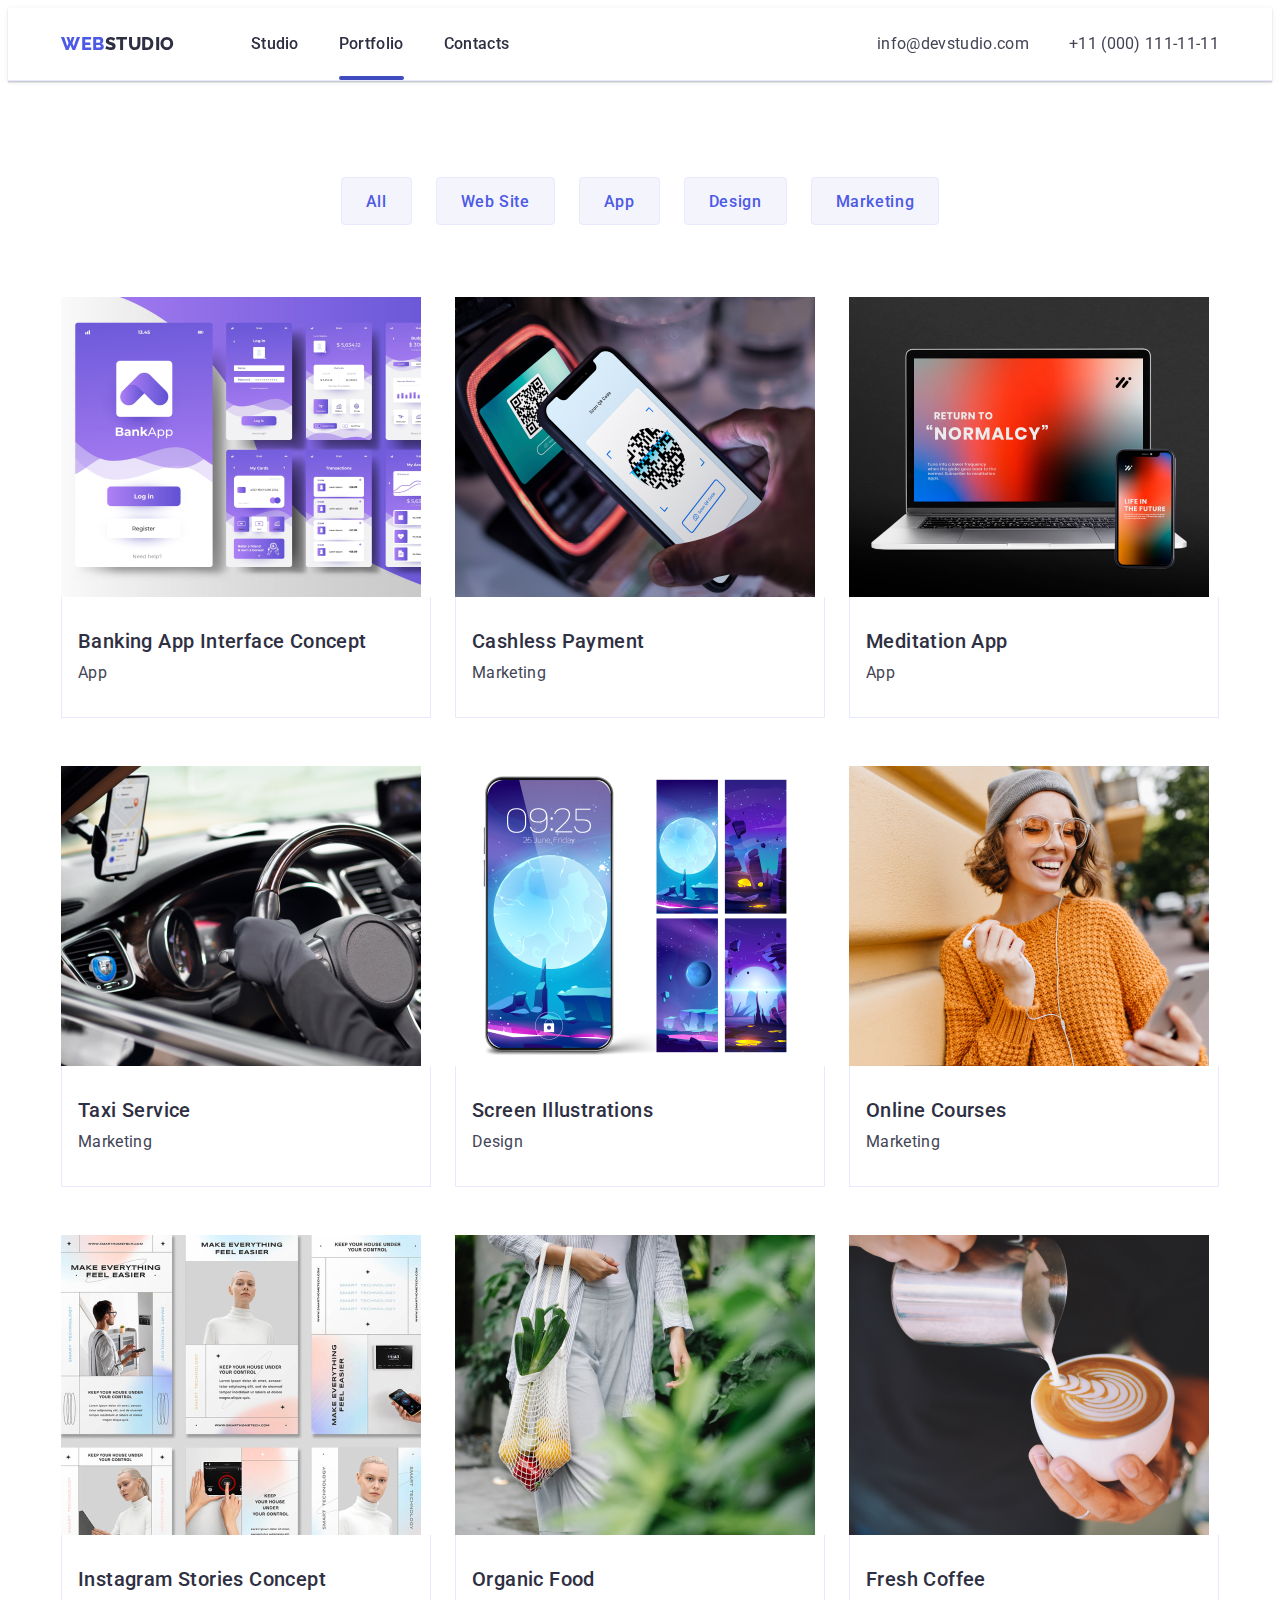
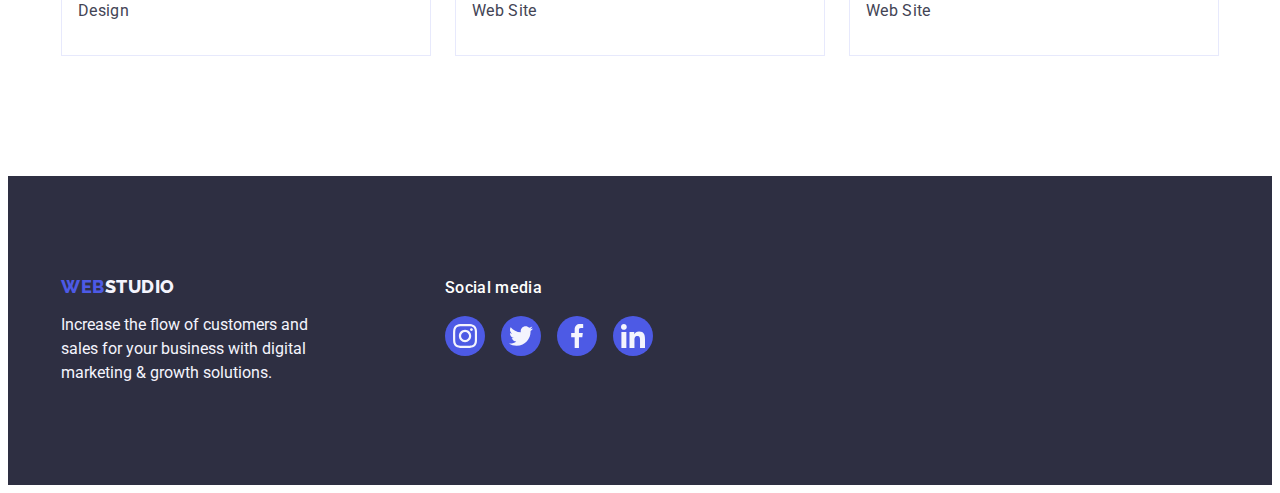
==== portfolio.html @ e3902931 "Add files via upload" ====
<!DOCTYPE html>
<html lang="en">
<head class="head">
    <meta charset="UTF-8">
    <meta http-equiv="X-UA-Compatible" content="IE=edge">
    <meta name="viewport" content="width=device-width, initial-scale=1.0">
    <title>Document</title>
    <link rel="preconnect" href="https://fonts.googleapis.com">
    <link rel="preconnect" href="https://fonts.gstatic.com" crossorigin>
    <link href="https://fonts.googleapis.com/css2?family=Raleway:wght@800&family=Roboto:wght@400;500;700;900&display=swap" rel="stylesheet">
    <link rel="stylesheet" href="https://cdnjs.cloudflare.com/ajax/libs/modern-normalize/1.1.0/modern-normalize.min.css" integrity="sha512-wpPYUAdjBVSE4KJnH1VR1HeZfpl1ub8YT/NKx4PuQ5NmX2tKuGu6U/JRp5y+Y8XG2tV+wKQpNHVUX03MfMFn9Q==" crossorigin="anonymous" referrerpolicy="no-referrer" />
    <link rel="stylesheet" href="./css/styles.css">

</head>
<body>
  <header class="head">
    <div class="header-container container">
    <nav class="list nav-list-header">
    <a href="./index.html" class="logo link">Web<span class="studio-logo">Studio</span></a>
    <ul class="list list-header">
      <li class="header-li"><a href="./index.html" class="link-header link">Studio</a></li>
      <li class="header-li"><a href="./portfolio.html" class="link-header active link">Portfolio</a></li>
      <li class="header-li"><a href=""  class="link-header link">Contacts</a></li>
    </ul>
  </nav>
  <address class="address">
    <ul class="list header-ul">
      <li>
        <a href="mailto:info@devstudio.com" class="address-header link">info@devstudio.com</a>
      </li>
      <li>
        <a href="tel:+110001111111" class="address-header link">+11 (000) 111-11-11</a>
      </li>
    </ul>
  </address>
</div>
</header>
    <main >
      <section class="main-section">
      <div class="container">
        <!--filters btn-->
          <h1 class="features visually-hidden">Filters</h1>
          <ul class="list filters-buttons">
            <li><button type="button" class="button-portfolio">All</button></li>
            <li><button type="button" class="button-portfolio">Web Site</button></li>
            <li><button type="button" class="button-portfolio">App</button></li>
            <li><button type="button" class="button-portfolio">Design</button></li>
            <li><button type="button" class="button-portfolio">Marketing</button></li>
          </ul>
        <!--Photos-->
        <ul class="list photos-list">
            <li class="photos-li"><a href="" class="small link">
              <div class="team-thumb">
                <img src="./images/imgportfolio1.jpg" alt="phone and card machine" width="360" height="300">
                <div class="overlay">
                  <p class="overlay-text">14 Stylish and User-Friendly App Design Concepts · Task Manager App · Calorie Tracker App · Exotic Fruit Ecommerce App · Cloud Storage App</p>
                </div>
                </div>
            <div class="apps">
            <h2 class="header-portfolio">Banking App Interface Concept</h2>
            <p class="paragraph-potos">App</p></div></a></li>
            <li class="photos-li"><a href="" class=" small link">
            <div class="team-thumb">
            <img src="./images/imgportfolio2.jpg" alt="phone and card machine" width="360" height="300">
            <div class="overlay">
              <p class="overlay-text">14 Stylish and User-Friendly App Design Concepts · Task Manager App · Calorie Tracker App · Exotic Fruit Ecommerce App · Cloud Storage App</p>
            </div>
            </div>
            <div class="apps">
            <h2 class="header-portfolio">Cashless Payment</h2>
            <p class="paragraph-potos">Marketing</p></div></a></li>
            
            
            <li class="photos-li"><a href="" class="small link">
              <div class="team-thumb">
                <img src="./images/imgportfolio3.jpg" alt="phone and card machine" width="360" height="300">
                <div class="overlay">
                  <p class="overlay-text">14 Stylish and User-Friendly App Design Concepts · Task Manager App · Calorie Tracker App · Exotic Fruit Ecommerce App · Cloud Storage App</p>
                </div>
                </div>
            <div class="apps">
            <h2 class="header-portfolio">Meditation App</h2>
            <p class="paragraph-potos">App</p></div></a></li>

            <li class="photos-li"><a href="" class="small link"><div class="team-thumb">
              <img src="./images/imgportfolio4.jpg" alt="phone and card machine" width="360" height="300">
              <div class="overlay">
                <p class="overlay-text">14 Stylish and User-Friendly App Design Concepts · Task Manager App · Calorie Tracker App · Exotic Fruit Ecommerce App · Cloud Storage App</p>
              </div>
              </div>
            <div class="apps">
            <h2 class="header-portfolio">Taxi Service</h2>
            <p class="paragraph-potos">Marketing</p></div></a></li>
            <li class="photos-li"><a href="" class="small link"><div class="team-thumb">
              <img src="./images/imgportflio5.jpg" alt="phone and card machine" width="360" height="300">
              <div class="overlay">
                <p class="overlay-text">14 Stylish and User-Friendly App Design Concepts · Task Manager App · Calorie Tracker App · Exotic Fruit Ecommerce App · Cloud Storage App</p>
              </div>
              </div>
            <div class="apps">
            <h2 class="header-portfolio">Screen Illustrations</h2>
            <p class="paragraph-potos">Design</p></div></a></li>
            <li class="photos-li"><a href="" class="small link"><div class="team-thumb">
              <img src="./images/imgportfolio6.jpg" alt="phone and card machine" width="360" height="300">
              <div class="overlay">
                <p class="overlay-text">14 Stylish and User-Friendly App Design Concepts · Task Manager App · Calorie Tracker App · Exotic Fruit Ecommerce App · Cloud Storage App</p>
              </div>
              </div>
            <div class="apps">
            <h2 class="header-portfolio">Online Courses</h2>
            <p class="paragraph-potos">Marketing</p></div></a></li>

            <li class="photos-li"><a href="" class="small link"><div class="team-thumb">
              <img src="./images/imgportfolio7.jpg" alt="phone and card machine" width="360" height="300">
              <div class="overlay">
                <p class="overlay-text">14 Stylish and User-Friendly App Design Concepts · Task Manager App · Calorie Tracker App · Exotic Fruit Ecommerce App · Cloud Storage App</p>
              </div>
              </div>
            <div class="apps">
            <h2 class="header-portfolio">Instagram Stories Concept</h2>
            <p class="paragraph-potos">Design</p></div></a></li>
            <li class="photos-li"><a href="" class="small link"><div class="team-thumb">
              <img src="./images/imgportfolio8.jpg" alt="phone and card machine" width="360" height="300">
              <div class="overlay">
                <p class="overlay-text">14 Stylish and User-Friendly App Design Concepts · Task Manager App · Calorie Tracker App · Exotic Fruit Ecommerce App · Cloud Storage App</p>
              </div>
              </div>
            <div class="apps">
            <h2 class="header-portfolio">Organic Food</h2>
            <p class="paragraph-potos">Web Site</p></div></a></li>
            <li class="photos-li"><a href="" class="small link"><div class="team-thumb">
              <img src="./images/imgportfolio9.jpg" alt="phone and card machine" width="360" height="300">
              <div class="overlay">
                <p class="overlay-text">14 Stylish and User-Friendly App Design Concepts · Task Manager App · Calorie Tracker App · Exotic Fruit Ecommerce App · Cloud Storage App</p>
              </div>
              </div>
            <div class="apps">
            <h2 class="header-portfolio">Fresh Coffee</h2>
            <p class="paragraph-potos">Web Site</p></div></a></li>
          </ul>
      </div>
    </section>
    </main>
    <footer class="foot">
      <div class="container footer">
        <div class="footer-div">
          <a href="./index.html" class=" link footer-logo">Web<span class="studio-logo-footer">Studio</span></a>
          <p class="footer-paragraph">
            Increase the flow of customers and sales for your business with digital
            marketing & growth solutions.
          </p>
        </div>
        <div class="social-footer">
          <p class="footer-social">Social media</p>
  
          <ul class="footer-icons list">
            <li class="footer-social-items">
              <a href="" class="footer-social-link link" aria-label="link to instagram">
                <svg class="footer-social-icons" width="24" height="24">
                  <use href="./images/icons.svg#instagram"></use>
                </svg>
              </a>
            </li>
            <li class="footer-social-items">
              <a href="" class="footer-social-link link" aria-label="link to twitter">
                <svg class="footer-social-icons" width="24" height="24">
                  <use href="./images/icons.svg#twitter"></use>
                </svg>
              </a>
            </li>
            <li class="footer-social-items">
              <a href="" class="footer-social-link link" aria-label="link to facebook">
                <svg class="footer-social-icons" width="24" height="24">
                  <use href="./images/icons.svg#facebook"></use>
                </svg>
              </a>
            </li>
            <li class="footer-social-items">
              <a href="" class="footer-social-link link" aria-label="link linkendin">
                <svg class="footer-social-icons" width="24" height="24">
                  <use href="./images/icons.svg#linkedin"></use>
                </svg>
              </a>
            </li>
          </ul>
        </div>
      </div>
      </footer>
    </body>
</html>
---- css/styles.css ----
body {
    font-family: "Roboto", sans-serif;
    background-color: var(--colo5);
    color: var(--colo2);
}
:root {
--colo: #2e2f42;
--colo2: #434455;
--colo3: #4D5AE5;
--colo4: #F4F4FD;
--colo5: #FFFFFF;
--colo6: #404bbf;
--colo7: #E5E5E5;
--colo8: #E7E9FC;
--colo9: rgba(46, 47, 66, 0.7);
--colo10: #31D0AA;
--colo12: #8E8F99;
--colo13: #FCFCFC;
--header-index: 10;
--modal-index: 100;
}
/* --reset values-- */
h1, h2, h3, h4, h5, h6, p {
    padding: 0;
    margin: 0;
    padding: 0;
}
img {
    display: block;
}
/* General */
.visually-hidden {
    position: absolute;
    width: 1px;
    height: 1px;
    margin: -1px;
    border: 0;
    padding: 0;
    
    white-space: nowrap;
    clip-path: inset(100%);
    clip: rect(0 0 0 0);
    overflow: hidden;
  }
  .list {
    list-style: none;
    padding: 0;
    margin: 0;
}
.link {
    text-decoration: none ;
}
.container {
    width: 1158px;
    margin-left: 156px;
    margin: 0 auto;
    padding-left: 15px;
    padding-right: 15px;
}
    /* Header */
.head {
    background-color: var(--colo5);
    border-bottom: 1px solid var(--colo8);
    box-shadow: 0px 2px 1px rgba(46, 47, 66, 0.08), 0px 1px 1px rgba(46, 47, 66, 0.16), 0px 1px 6px rgba(46, 47, 66, 0.08);
    position: sticky;
    top: 0;
    z-index: var(--header-index);
}
.header-container {
    display: flex;
    align-items: center;
    padding-top: 24px;
    padding-bottom: 24px;
    padding: 0 15px;
}
    /* Logo */
.logo {
    text-decoration: none;
    font-family: "Raleway", sans-serif;
    font-weight: 800;
    font-size: 18px;
    line-height: 1.17;
    letter-spacing: 0.03em;
    text-transform: uppercase;
    text-decoration: none;
    color: var(--colo3);
    margin-right: 76px;
    display: inline-block;
}
.studio-logo {
    color: var(--colo);
 }
    /* List */
.nav-list-header {
    display: flex; 
    align-items: center; 
}
.list-header {
    display: flex;
    align-items: center;
    gap: 40px;
}
.header-ul {
    display: flex;
    gap: 40px;
    align-items: center;
}
.header-li {
    position: relative;
}
 .link-header {
    text-decoration: none;
    font-weight: 500;
    font-size: 16px;
    line-height: 1.5;
    letter-spacing: 0.02em;
    color: var(--colo);
    list-style-type: none;
    padding: 24px 0; 
    display: block;
    transition-property: color;
    transition-duration: 250ms;
    transition-timing-function: cubic-bezier(0.4, 0, 0.2, 1);
}
.link-header.active::after {
    content: '';
    position: absolute;
    display: block;
    height: 4px;
    width: 100%;
    border-radius: 2px;
    background-color: var(--colo6);
    left: 0;
    bottom: 0;
}
.link-header:active {
    color: var(--colo6);
}
.link-header:hover {
    color: var(--colo6);
}
.link-header:focus {
    color: var(--colo6);
}
    /* Address list */
.address {
font-size: 16px;
line-height: 1.5;
letter-spacing: 0.02em;
list-style-type: none;
font-style: normal;
margin-left: auto;
transition-property: color;
transition-duration: 250ms;
transition-timing-function: cubic-bezier(0.4, 0, 0.2, 1);
}
.address :focus {
    color: var(--colo6);
}
.address :hover {
    color: var(--colo6);
}
.address-header {
    text-decoration: none;
    color: var(--colo2);
}

                        /* Main section */
    /* Hero section */
.hero {
    background-image: linear-gradient(var(--colo9), var(--colo9)), url("../images/herophoto.jpg");
    margin-right: auto;
    margin-left: auto;
    background-repeat: no-repeat;
    background-position: center;
    max-width: 1440px;
    background-size: cover;
    font-weight: 700;
    line-height: 1.07;
    padding: 188px 0;
    
}
.hero-text {
    font-size: 56px;
    line-height: 1.07;
    text-align: center;
    letter-spacing: 0.02em;
    color:var(--colo5);
    max-width: 496px;
    height: 120px; 
    margin-right: auto;
    margin-left: auto;
}
.button {
    background-color:var(--colo3);
    color: var(--colo5);
    font-weight: 500;
    font-size: 16px;
    line-height: 1.5;
    cursor: pointer;
    font-family: "Roboto", sans-serif;
    letter-spacing: 0.04em;
    box-shadow: 0px 4px 4px rgba(0, 0, 0, 0.15);
    min-width: 169px;
    height: 56px;
    margin-right: auto;
    margin-left: auto;
    margin-top: 48px;
    display: block;
    border: none;
    transition-property: background-color;
    transition-duration: 250ms;
    transition-timing-function: cubic-bezier(0.4, 0, 0.2, 1);
}
.button:hover {
    background-color: var(--colo6);
}
.button:focus {
    background-color:var(--colo6);
}
.btn-hero {
    border-radius: 4px;
}

    /* Our Feautures */
.about-section {
    padding: 120px 0;
}
.features {
    font-weight: 500;
    letter-spacing: 0.02em;
    font-size: 16px;
    line-height: 1.5;
    color: var(--colo2);
}
.features-list {
    display: flex;
    gap: 24px;
    }
.about-li {
    width: calc((100% - 72px) / 4);
}
.about-svg-box {
    display: flex;
    align-items: center;
    justify-content: center;
    height: 112px;
    border-radius: 4px;
    background-color: var(--colo4);
    margin-bottom: 8px;
}
.features-title {
    font-weight: 500;
    font-size: 20px;
    line-height: 1.2;
    letter-spacing: 0.02em;
    color: var(--colo);
    margin-bottom: 8px;
}
.paragraph {
    font-size: 16px;
    line-height: 1.5;
    letter-spacing: 0.02em;
    color: var(--colo2);
}

    /* Portfolio */
.portfolio {
     padding-bottom: 120px; 
}
.section-title {
    font-weight: 700;
    font-size: 36px;
    line-height: 1.11;
    text-align: center;
    letter-spacing: 0.02em;
    text-transform: capitalize;
    color: var(--colo);
    background-color: var(--colo5);
    margin-bottom: 120px;
    margin-bottom: 72px;
    }
.portfolio-list {
    display: flex;
    gap: 24px;
}
.portfolio-li {
    width: calc((100% - 48px) / 3);
}

/* Team section */
.team {
    background-color: var(--colo4);
    padding: 120px 0
}
.team-title {
    font-weight: 700;
    font-size: 36px;
    line-height: 1.11;
    text-align: center;
    letter-spacing: 0.02em;
    text-transform: capitalize;
    color: var(--colo);
    margin-bottom: 72px;
}
.team-ul {
    display: flex;
    gap: 24px;
}
.team-list {
    background-color: var(--colo5);
    width: calc((100% - 72px) / 4);
    border-radius: 0px 0px 4px 4px;
    /* padding: 32px 0; */
    box-shadow: 0px 1px 6px rgba(46, 47, 66, 0.08), 0px 1px 1px rgba(46, 47, 66, 0.16), 0px 2px 1px rgba(46, 47, 66, 0.08);
}
.emploee {
    padding: 32px 0;
}
.description {
    font-weight: 500;
    font-size: 20px;
    line-height: 1.2;
    letter-spacing: 0.02em;
    color: var(--colo);
    text-align: center;
    margin-bottom: 8px;
}
.profession {
    font-size: 16px;
    line-height: 1.5;
    color: var(--colo2);
    letter-spacing: 0.02em;
    text-align: center;
}
 .social-media {
    display: flex;
    gap: 24px;
    justify-content: center;
    margin-top: 8px;
} 
.social-items {
    width: 40px;
    height: 40px;
}
.social-link {
    display: flex;
    justify-content: center;
    align-items: center; 
    border-radius: 50%;
    height: 100%;
    width: 100%;
    background-color: var(--colo3);
    transition-property: background-color;
    transition-duration: 250ms;
    transition-timing-function: cubic-bezier(0.4, 0, 0.2, 1); 
}
.social-link:hover,
.social-link:focus {
    background-color: var(--colo6);
}
.social-icons {
    display: block;
    fill: var(--colo4);
    justify-content: center;
    align-items: center; 
}
/* Customers */
.customers {
    padding: 120px 0;
}
.customers-h2 {
    text-align: center;
    font-family: 'Roboto';
    font-weight: 700;
    font-size: 36px;
    letter-spacing: 0.02em;
    text-transform: capitalize;
    color: var(--colo);
    line-height: 1.1;
    margin-bottom: 72px;

}
.customers-li {
    width: calc((100% - 120px) / 6);
    height: 88px;
}
.customers-a:hover .customers-svg {
    fill: var(--colo6);
}
.customers-a:hover
    {border: 1px solid var(--colo6);
    color: var(--colo6);
    }
.customers-a:active .customers-svg {
    fill: var(--colo6);
}
.customers-a:focus
    {border: 1px solid var(--colo6);
        color: var(--colo6);}
.customers-list {
    display: flex;
    gap: 24px;
}
.customers-a {
    width: 100%;
    height: 100%;
    border: 1px solid var(--colo12);
    border-radius: 4px;
    display: flex;
    justify-content: center;
    align-items: center; 
    color: var(--colo12);
    transition-property: color, border;
    transition-duration: 250ms;
    transition-timing-function: cubic-bezier(0.4, 0, 0.2, 1);
}
.customers-svg {
    fill: currentColor;
    transition-property: fill;
    transition-duration: 250ms;
    transition-timing-function: cubic-bezier(0.4, 0, 0.2, 1);
}

/* Footer */
.foot {
    background: var(--colo);
    padding: 100px 0;
}
.footer {
    display: flex;
    align-items: baseline;
}
.footer-div {
    margin-right: 120px;
}
.studio-logo-footer {
    color: var(--color4);
}
.footer-logo {
    display: inline-block;
    margin-bottom: 16px;
    text-decoration: none;
    font-family: "Raleway", sans-serif;
    font-weight: 800;
    font-size: 18px;
    line-height: 1.17;
    letter-spacing: 0.03em;
    text-transform: uppercase;
    text-decoration: none;
    color: var(--colo3);
}
.studio-logo-footer {
    font-family: 'Raleway';
    font-weight: 800;
    font-size: 18px;
    line-height: 1.17;
    letter-spacing: 0.03em;
    text-transform: uppercase;
    text-decoration: none;
    color: var(--colo4);
}
.footer-ul {
    display: flex;
    gap: 120px;
}
.footer-paragraph {
    font-size: 16px;
    line-height: 1.5;
    color: var(--colo4);
    max-width: 264px;
}
.footer-social {
    font-family: 'Roboto';
    font-weight: 500;
    font-size: 16px;
    line-height: 1.5;
    letter-spacing: 0.02em;
    color: var(--colo5);
    margin-bottom: 16px;
}
.footer-icons {
    display: flex;
    gap: 16px;
}
.footer-social-items {
    width: 40px;
    height: 40px;
} 
.footer-social-link {
    width: 100%;
    height: 100%;
    display: flex;
    justify-content: center;
    align-items: center; 
    border-radius: 50%;
    background-color: var(--colo3); 
    transition-property: background-color;
    transition-duration: 250ms;
    transition-timing-function: cubic-bezier(0.4, 0, 0.2, 1);
}

.footer-social-icons {
    display: block;
    fill: var(--colo4);
    justify-content: center;
    align-items: center; 
}
.footer-social-link:hover {
    background-color: var(--colo10);
}
.footer-social-link:focus {
    background-color: var(--colo10);
}
.footer-social-link:active {
    background-color: var(--colo10);
}
/*Modal window */
.backdrop {
    position: fixed;
    top: 0;
    left: 0;
    width: 100%;
    height: 100%;
    background-color: rgba(46, 47, 66, 0.4);
    z-index: var(--modal-index);
    transition-property: opacity, visibility;
    transition-duration: 250ms;
    transition-timing-function: cubic-bezier(0.4, 0, 0.2, 1);
   }
.is-hidden {
    opacity: 0;
    visibility: hidden;
    pointer-events: none;
}

.modal {
    position: absolute;
    left: calc(50%);
    transform: translateX(-50%);
    top: 80px;
    width: 408px;
    height: 584px;
    background-color: var(--colo13);
    box-shadow: 0px 1px 1px rgba(0, 0, 0, 0.14), 0px 1px 3px rgba(0, 0, 0, 0.12), 0px 2px 1px rgba(0, 0, 0, 0.2);
    border-radius: 4px;
}
.modal-button {
    background-color:var(--colo8);
    border: 1px solid rgba(0, 0, 0, 0.1);
    border-radius: 50%;
    width: 24px;
    height: 24px;
    position: absolute;
    right: 24px;
    top: 24px;
    display: flex;
    align-items: center;
    justify-content: center;
    padding: 0;

}
.modal-icon {
    fill: var(--colo);

}
                    /* Portfolio page */
.main-section {
    padding: 96px 0 120px;
}
.filters-buttons {
    display: flex;
    gap: 24px;
    border-radius: 4px;
    margin-bottom: 72px;
    justify-content: center;
}
.button-portfolio {
    background-color: var(--colo4);
    color: var(--colo3);
    cursor: pointer;
    font-family: "Roboto", sans-serif;
    font-weight: 500;
    font-size: 16px;
    line-height: 1.5;
    letter-spacing: 0.04em;
    color: var(--colo3);
    background-color: var(--colo4);
    cursor: pointer;
    border: 1px solid var(--colo8);
    border-radius: 4px;
    height: 48px;
    padding: 12px 24px;
    transition-property: color, background-color, border, box-shadow;
    transition-duration: 250ms;
    transition-timing-function: cubic-bezier(0.4, 0, 0.2, 1);
}
.button-portfolio:hover {
    background-color: var(--colo6);
    color: var(--colo5);
    border: 1px solid transparent;
    box-shadow: 0px 3px 1px rgba(0, 0, 0, 0.1), 0px 2px 1px rgba(0, 0, 0, 0.08), 0px 2px 2px rgba(0, 0, 0, 0.12);
}
.button-portfolio:focus {
    background-color: var(--colo6);
    color: var(--colo5);
    box-shadow: 0px 3px 1px rgba(0, 0, 0, 0.1), 0px 2px 1px rgba(0, 0, 0, 0.08), 0px 2px 2px rgba(0, 0, 0, 0.12);
}
.photos-list {
    display: flex;
    flex-wrap: wrap;
    column-gap: 24px;
    row-gap: 48px;    
}
.photos-li {
    width: calc((100% - 48px) / 3);
    }

.small {
    display: block;
    transition-property: box-shadow;
    transition-duration: 250ms;
    transition-timing-function: cubic-bezier(0.4, 0, 0.2, 1);
}
.small:hover {
    box-shadow: 0px 1px 6px rgba(46, 47, 66, 0.08), 0px 1px 1px rgba(46, 47, 66, 0.16), 0px 2px 1px rgba(46, 47, 66, 0.08);
}
.small:focus {
    box-shadow: 0px 1px 6px rgba(46, 47, 66, 0.08), 0px 1px 1px rgba(46, 47, 66, 0.16), 0px 2px 1px rgba(46, 47, 66, 0.08);
}
.team-thumb {
    position: relative;
    overflow: hidden;
}
.overlay{
    position: absolute;
    top: 0;
    left: 0;
    background-color: var(--colo3);
    width: 100%;
    height: 100%;
    transform: translateY(100%);
    transition-property: transform;
    transition-duration: 250ms;
    transition-timing-function: cubic-bezier(0.4, 0, 0.2, 1);
}
.photos-li:hover .overlay {
    transform: translateY(0%);
}
.overlay-text {
    font-family: 'Roboto';
    font-weight: 400;
    font-size: 16px;
    line-height: 1.5;
    letter-spacing: 0.02em;
    color: var(--colo4);
    padding: 40px 32px;
}
.apps {
    padding: 32px 16px;
    border: 1px solid var(--colo8); 
    border-top: none;
}
.header-portfolio {
    font-weight: 500;
    font-size: 20px;
    line-height: 1.2;
    letter-spacing: 0.02em;
    color: var(--colo);
    margin-bottom: 8px;
}
.paragraph-potos {
    font-size: 16px;
    line-height: 1.5;
    letter-spacing: 0.02em;
    color: var(--colo2); 
}

.pic {
    font-weight: 500;
    font-size: 20px;
    line-height: 1.2;
}
.portfolio-photos {
    background-color: var(--colo5);
}
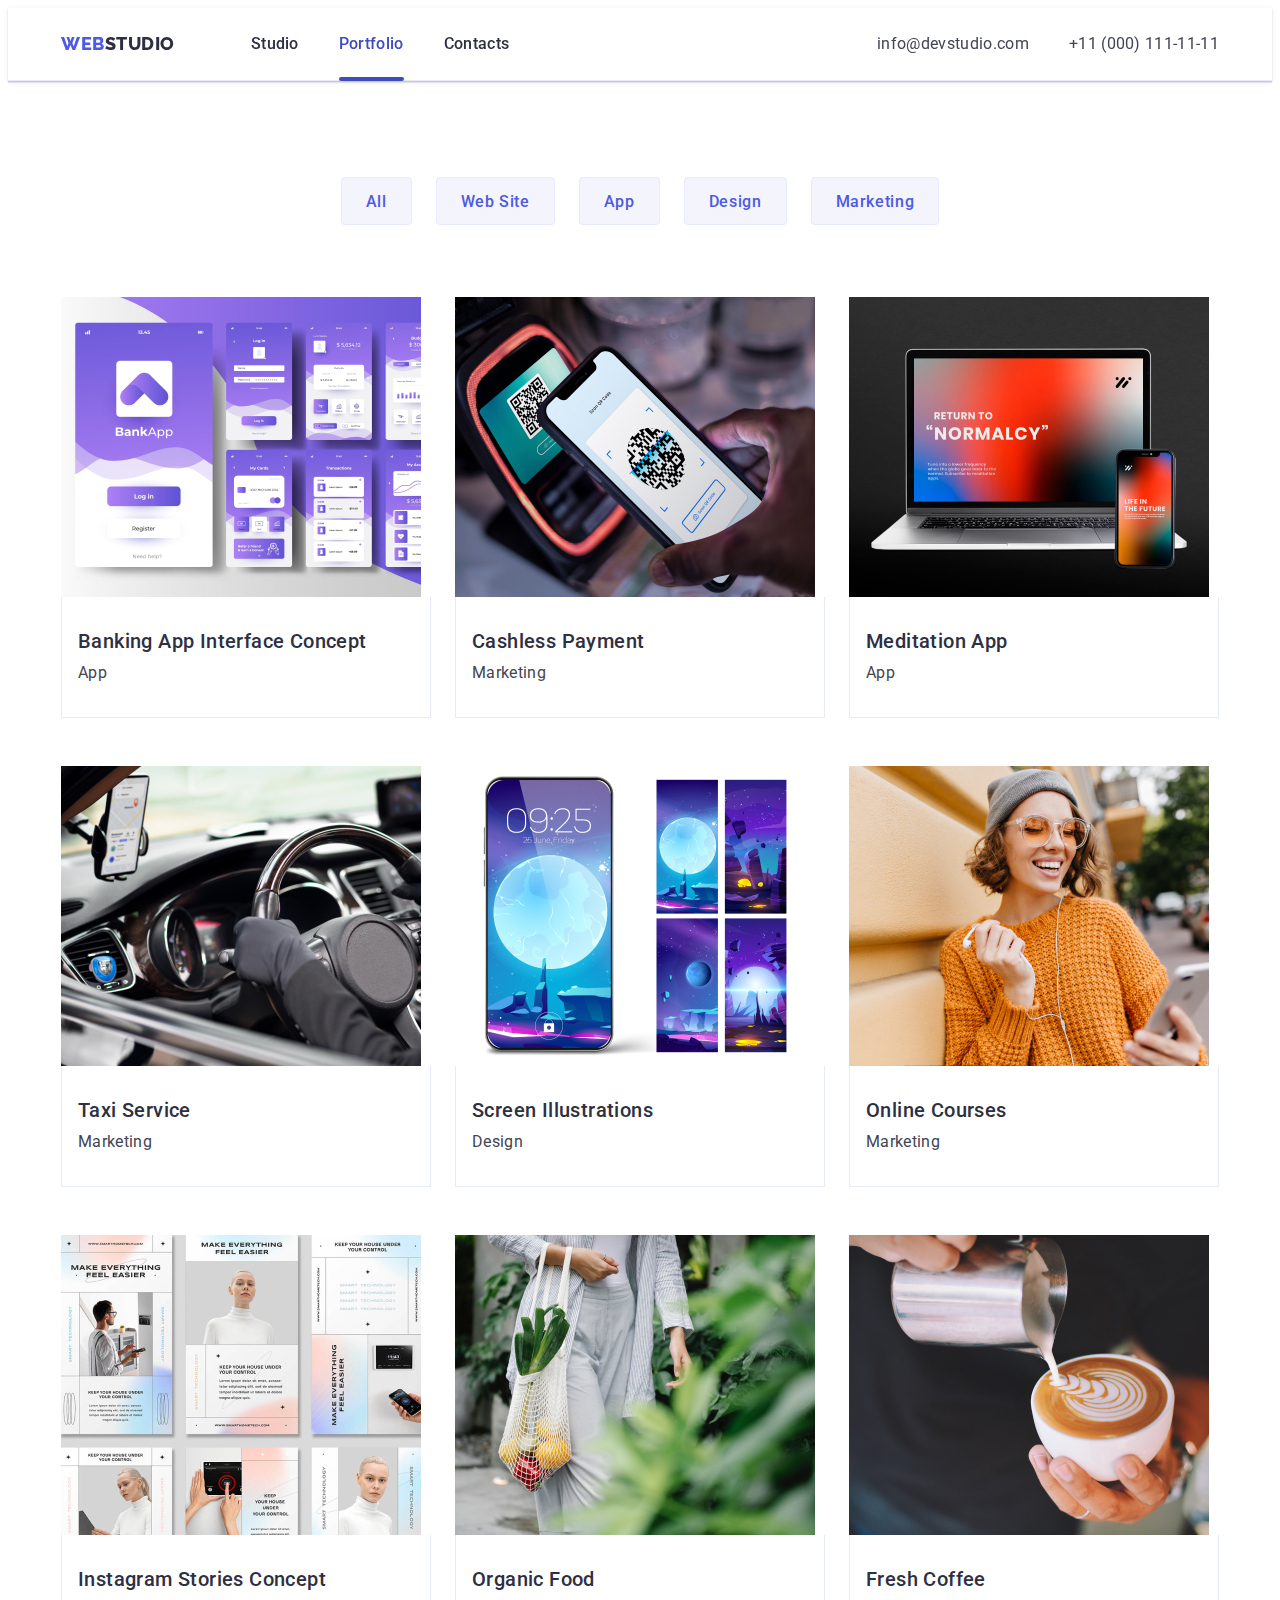
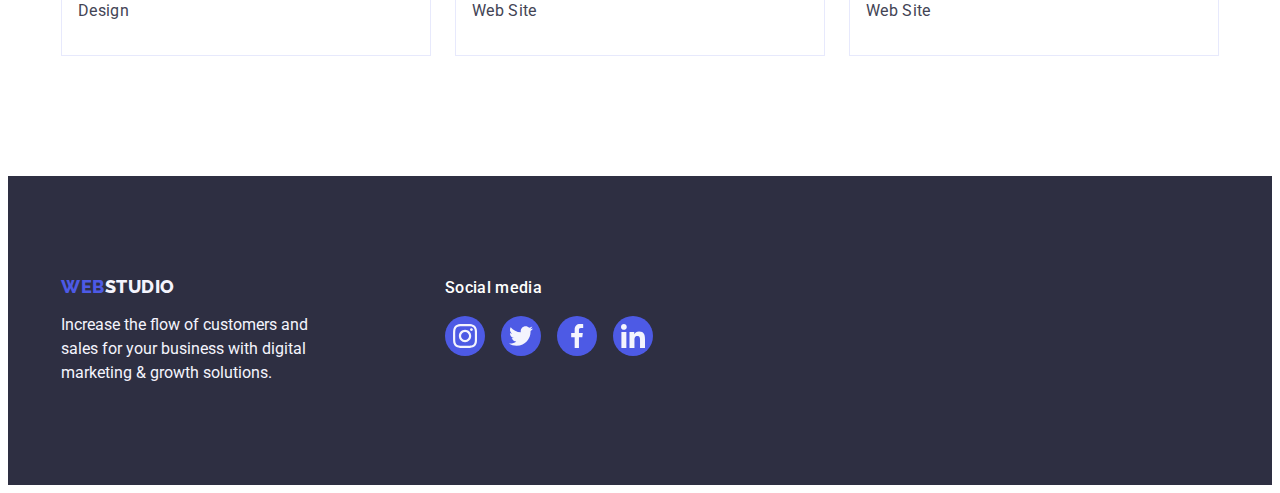
==== commit e2ae3a8f: "Add files via upload" ====
--- a/portfolio.html
+++ b/portfolio.html
@@ -51,20 +51,16 @@
         <ul class="list photos-list">
             <li class="photos-li"><a href="" class="small link">
               <div class="team-thumb">
-                <img src="./images/imgportfolio1.jpg" alt="phone and card machine" width="360" height="300">
-                <div class="overlay">
+                <img src="./images/imgportfolio1.jpg" alt="phone and card machine" width="360" height="300">                
                   <p class="overlay-text">14 Stylish and User-Friendly App Design Concepts · Task Manager App · Calorie Tracker App · Exotic Fruit Ecommerce App · Cloud Storage App</p>
-                </div>
-                </div>
+                </div>               
             <div class="apps">
             <h2 class="header-portfolio">Banking App Interface Concept</h2>
             <p class="paragraph-potos">App</p></div></a></li>
             <li class="photos-li"><a href="" class=" small link">
             <div class="team-thumb">
             <img src="./images/imgportfolio2.jpg" alt="phone and card machine" width="360" height="300">
-            <div class="overlay">
               <p class="overlay-text">14 Stylish and User-Friendly App Design Concepts · Task Manager App · Calorie Tracker App · Exotic Fruit Ecommerce App · Cloud Storage App</p>
-            </div>
             </div>
             <div class="apps">
             <h2 class="header-portfolio">Cashless Payment</h2>
@@ -74,66 +70,58 @@
             <li class="photos-li"><a href="" class="small link">
               <div class="team-thumb">
                 <img src="./images/imgportfolio3.jpg" alt="phone and card machine" width="360" height="300">
-                <div class="overlay">
                   <p class="overlay-text">14 Stylish and User-Friendly App Design Concepts · Task Manager App · Calorie Tracker App · Exotic Fruit Ecommerce App · Cloud Storage App</p>
-                </div>
                 </div>
             <div class="apps">
             <h2 class="header-portfolio">Meditation App</h2>
             <p class="paragraph-potos">App</p></div></a></li>
 
-            <li class="photos-li"><a href="" class="small link"><div class="team-thumb">
+            <li class="photos-li"><a href="" class="small link">
+            <div class="team-thumb">
               <img src="./images/imgportfolio4.jpg" alt="phone and card machine" width="360" height="300">
-              <div class="overlay">
                 <p class="overlay-text">14 Stylish and User-Friendly App Design Concepts · Task Manager App · Calorie Tracker App · Exotic Fruit Ecommerce App · Cloud Storage App</p>
-              </div>
               </div>
             <div class="apps">
             <h2 class="header-portfolio">Taxi Service</h2>
             <p class="paragraph-potos">Marketing</p></div></a></li>
-            <li class="photos-li"><a href="" class="small link"><div class="team-thumb">
+            <li class="photos-li"><a href="" class="small link">
+            <div class="team-thumb">
               <img src="./images/imgportflio5.jpg" alt="phone and card machine" width="360" height="300">
-              <div class="overlay">
                 <p class="overlay-text">14 Stylish and User-Friendly App Design Concepts · Task Manager App · Calorie Tracker App · Exotic Fruit Ecommerce App · Cloud Storage App</p>
-              </div>
               </div>
             <div class="apps">
             <h2 class="header-portfolio">Screen Illustrations</h2>
             <p class="paragraph-potos">Design</p></div></a></li>
-            <li class="photos-li"><a href="" class="small link"><div class="team-thumb">
+            <li class="photos-li"><a href="" class="small link">
+            <div class="team-thumb">
               <img src="./images/imgportfolio6.jpg" alt="phone and card machine" width="360" height="300">
-              <div class="overlay">
                 <p class="overlay-text">14 Stylish and User-Friendly App Design Concepts · Task Manager App · Calorie Tracker App · Exotic Fruit Ecommerce App · Cloud Storage App</p>
-              </div>
               </div>
             <div class="apps">
             <h2 class="header-portfolio">Online Courses</h2>
             <p class="paragraph-potos">Marketing</p></div></a></li>
 
-            <li class="photos-li"><a href="" class="small link"><div class="team-thumb">
+            <li class="photos-li"><a href="" class="small link">
+            <div class="team-thumb">
               <img src="./images/imgportfolio7.jpg" alt="phone and card machine" width="360" height="300">
-              <div class="overlay">
                 <p class="overlay-text">14 Stylish and User-Friendly App Design Concepts · Task Manager App · Calorie Tracker App · Exotic Fruit Ecommerce App · Cloud Storage App</p>
-              </div>
               </div>
             <div class="apps">
             <h2 class="header-portfolio">Instagram Stories Concept</h2>
             <p class="paragraph-potos">Design</p></div></a></li>
-            <li class="photos-li"><a href="" class="small link"><div class="team-thumb">
+            <li class="photos-li"><a href="" class="small link">
+            <div class="team-thumb">
               <img src="./images/imgportfolio8.jpg" alt="phone and card machine" width="360" height="300">
-              <div class="overlay">
                 <p class="overlay-text">14 Stylish and User-Friendly App Design Concepts · Task Manager App · Calorie Tracker App · Exotic Fruit Ecommerce App · Cloud Storage App</p>
-              </div>
               </div>
             <div class="apps">
             <h2 class="header-portfolio">Organic Food</h2>
             <p class="paragraph-potos">Web Site</p></div></a></li>
-            <li class="photos-li"><a href="" class="small link"><div class="team-thumb">
+            <li class="photos-li"><a href="" class="small link">
+            <div class="team-thumb">
               <img src="./images/imgportfolio9.jpg" alt="phone and card machine" width="360" height="300">
-              <div class="overlay">
                 <p class="overlay-text">14 Stylish and User-Friendly App Design Concepts · Task Manager App · Calorie Tracker App · Exotic Fruit Ecommerce App · Cloud Storage App</p>
-              </div>
-              </div>
+            </div>
             <div class="apps">
             <h2 class="header-portfolio">Fresh Coffee</h2>
             <p class="paragraph-potos">Web Site</p></div></a></li>
--- a/css/styles.css
+++ b/css/styles.css
@@ -107,8 +107,12 @@
 }
 .header-li {
     position: relative;
+    transition-property: color;
+    transition-duration: 250ms;
+    transition-timing-function: cubic-bezier(0.4, 0, 0.2, 1);
 }
  .link-header {
+    position: relative;
     text-decoration: none;
     font-weight: 500;
     font-size: 16px;
@@ -121,6 +125,9 @@
     transition-property: color;
     transition-duration: 250ms;
     transition-timing-function: cubic-bezier(0.4, 0, 0.2, 1);
+}
+.link-header.active {
+    color: var(--colo6);
 }
 .link-header.active::after {
     content: '';
@@ -131,7 +138,7 @@
     border-radius: 2px;
     background-color: var(--colo6);
     left: 0;
-    bottom: 0;
+    bottom: -1px;
 }
 .link-header:active {
     color: var(--colo6);
@@ -384,6 +391,9 @@
 .customers-li {
     width: calc((100% - 120px) / 6);
     height: 88px;
+    transition-property: border, color;
+    transition-duration: 250ms;
+    transition-timing-function: cubic-bezier(0.4, 0, 0.2, 1);
 }
 .customers-a:hover .customers-svg {
     fill: var(--colo6);
@@ -411,15 +421,15 @@
     justify-content: center;
     align-items: center; 
     color: var(--colo12);
-    transition-property: color, border;
+    transition-property: border, color;
     transition-duration: 250ms;
     transition-timing-function: cubic-bezier(0.4, 0, 0.2, 1);
 }
 .customers-svg {
     fill: currentColor;
-    transition-property: fill;
-    transition-duration: 250ms;
-    transition-timing-function: cubic-bezier(0.4, 0, 0.2, 1);
+    /* transition-property: fill;
+    transition-duration: 250ms;
+    transition-timing-function: cubic-bezier(0.4, 0, 0.2, 1); */
 }
 
 /* Footer */
@@ -537,18 +547,20 @@
 .modal {
     position: absolute;
     left: calc(50%);
-    transform: translateX(-50%);
-    top: 80px;
+    transform: translate(-50%, -50%);
+    top: 50%;
     width: 408px;
-    height: 584px;
+    min-height: 576px;
     background-color: var(--colo13);
     box-shadow: 0px 1px 1px rgba(0, 0, 0, 0.14), 0px 1px 3px rgba(0, 0, 0, 0.12), 0px 2px 1px rgba(0, 0, 0, 0.2);
     border-radius: 4px;
+    transition: transform 250ms cubic-bezier(0.4, 0, 0.2, 1);
 }
 .modal-button {
     background-color:var(--colo8);
     border: 1px solid rgba(0, 0, 0, 0.1);
     border-radius: 50%;
+    cursor: pointer;
     width: 24px;
     height: 24px;
     position: absolute;
@@ -558,11 +570,26 @@
     align-items: center;
     justify-content: center;
     padding: 0;
-
-}
+    transition: background-color 250ms cubic-bezier(0.4, 0, 0.2, 1), border 250ms cubic-bezier(0.4, 0, 0.2, 1);
+}
+.modal-button:hover {
+    background-color: var(--colo6);
+    border: none;
+}
+.modal-button:focus {
+    background-color: var(--colo6);
+    border: none;
+}
+
 .modal-icon {
     fill: var(--colo);
-
+    transition: fill 250ms cubic-bezier(0.4, 0, 0.2, 1);
+}
+.modal-icon:hover {
+    fill: var(--colo5);
+}
+.modal-icon:focus {
+    fill: var(--colo5);
 }
                     /* Portfolio page */
 .main-section {
@@ -591,9 +618,7 @@
     border-radius: 4px;
     height: 48px;
     padding: 12px 24px;
-    transition-property: color, background-color, border, box-shadow;
-    transition-duration: 250ms;
-    transition-timing-function: cubic-bezier(0.4, 0, 0.2, 1);
+    transition: color 250ms cubic-bezier(0.4, 0, 0.2, 1), background-color 250ms cubic-bezier(0.4, 0, 0.2, 1), border-color 250ms cubic-bezier(0.4, 0, 0.2, 1), box-shadow 250ms cubic-bezier(0.4, 0, 0.2, 1);
 }
 .button-portfolio:hover {
     background-color: var(--colo6);
@@ -618,43 +643,40 @@
 
 .small {
     display: block;
-    transition-property: box-shadow;
-    transition-duration: 250ms;
-    transition-timing-function: cubic-bezier(0.4, 0, 0.2, 1);
-}
+   }
 .small:hover {
     box-shadow: 0px 1px 6px rgba(46, 47, 66, 0.08), 0px 1px 1px rgba(46, 47, 66, 0.16), 0px 2px 1px rgba(46, 47, 66, 0.08);
+    transform: translateY(0%);
 }
 .small:focus {
     box-shadow: 0px 1px 6px rgba(46, 47, 66, 0.08), 0px 1px 1px rgba(46, 47, 66, 0.16), 0px 2px 1px rgba(46, 47, 66, 0.08);
+    transform: translateY(0%);
 }
 .team-thumb {
     position: relative;
     overflow: hidden;
-}
-.overlay{
+      
+}
+.photos-li:hover .overlay-text {
+    transform: translateY(0%);
+}
+.overlay-text {
     position: absolute;
+    font-family: 'Roboto';
+    font-weight: 400;
+    font-size: 16px;
+    line-height: 1.5;
+    letter-spacing: 0.02em;
+    color: var(--colo4);
+    padding: 40px 32px;
+    top: 0;
+    height: 100%;
+    width: 100%;
+    transition: transform 250ms cubic-bezier(0.4, 0, 0.2, 1);
     top: 0;
     left: 0;
     background-color: var(--colo3);
-    width: 100%;
-    height: 100%;
-    transform: translateY(100%);
-    transition-property: transform;
-    transition-duration: 250ms;
-    transition-timing-function: cubic-bezier(0.4, 0, 0.2, 1);
-}
-.photos-li:hover .overlay {
-    transform: translateY(0%);
-}
-.overlay-text {
-    font-family: 'Roboto';
-    font-weight: 400;
-    font-size: 16px;
-    line-height: 1.5;
-    letter-spacing: 0.02em;
-    color: var(--colo4);
-    padding: 40px 32px;
+    transform: translateY(100%); 
 }
 .apps {
     padding: 32px 16px;
@@ -683,4 +705,4 @@
 }
 .portfolio-photos {
     background-color: var(--colo5);
-}
+}